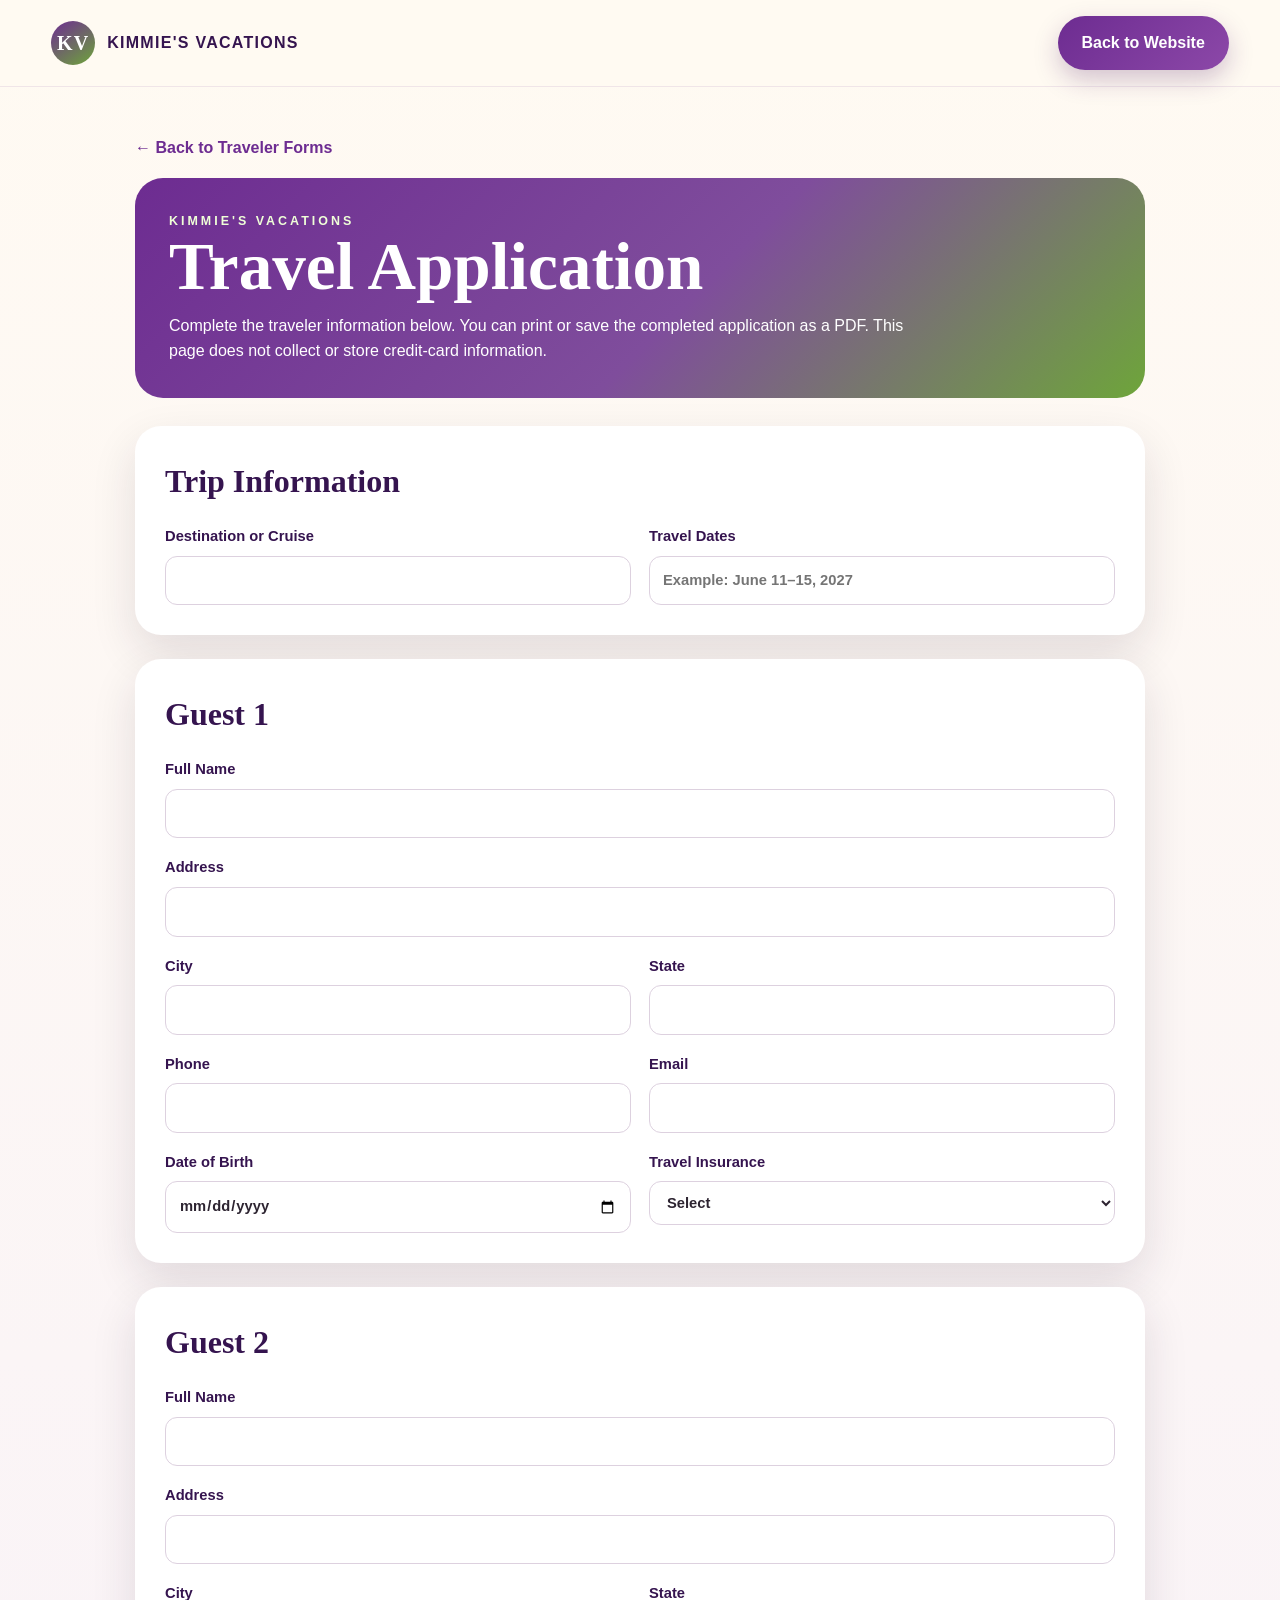
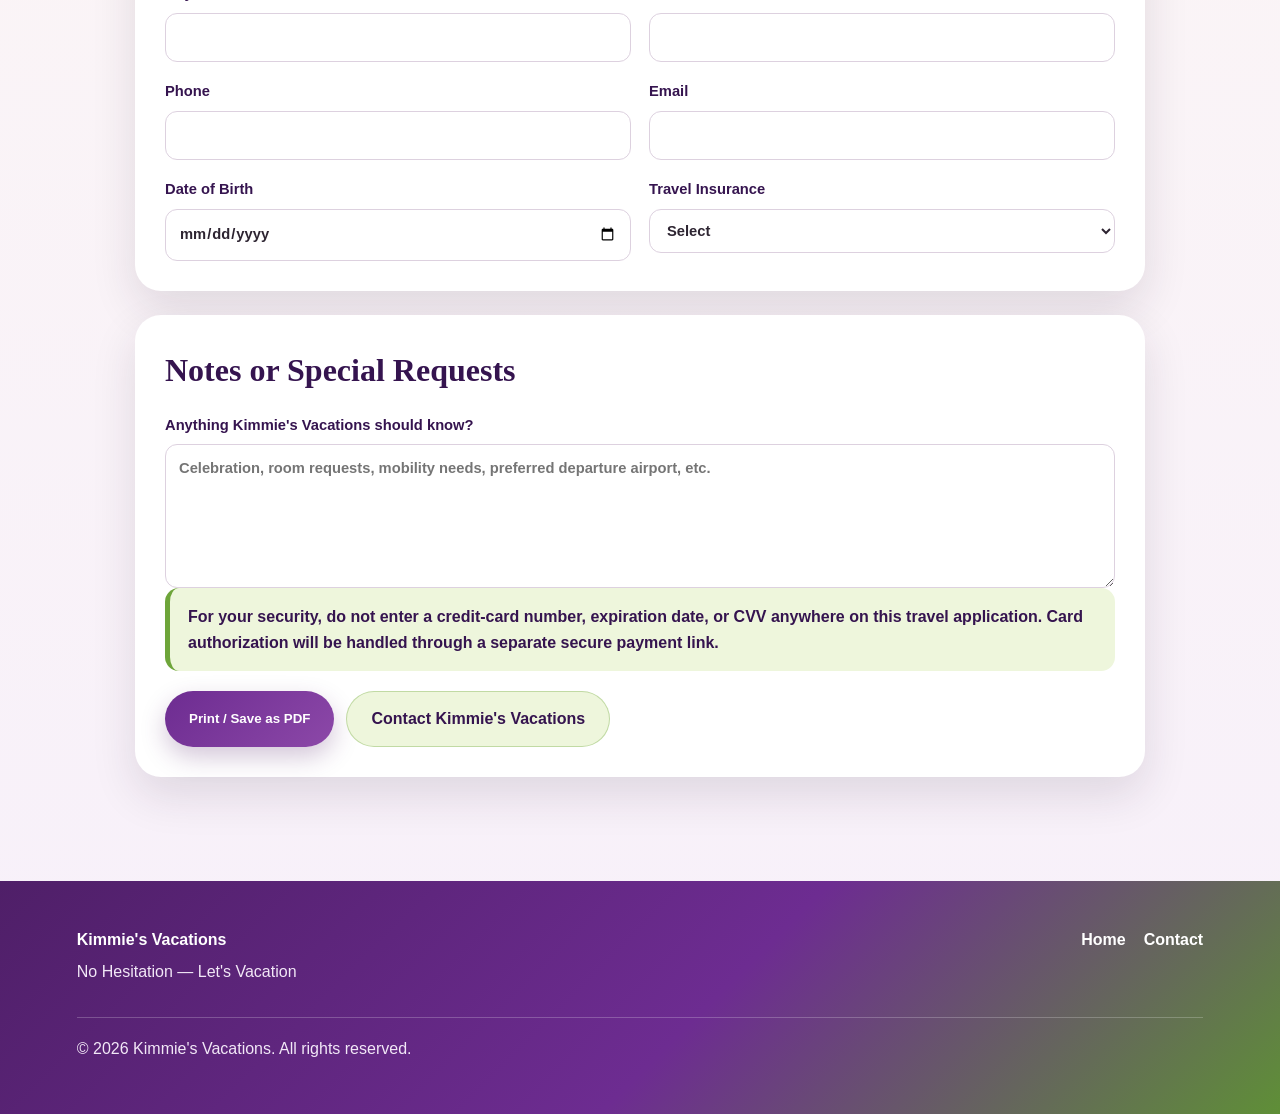
==== travel-application.html @ b424a9d1 "Add online travel application" ====
<!doctype html>
<html lang="en">
<head>
  <meta charset="utf-8">
  <meta name="viewport" content="width=device-width, initial-scale=1">
  <title>Travel Application | Kimmie's Vacations</title>
  <meta name="description" content="Kimmie's Vacations traveler application.">
  <link rel="stylesheet" href="styles.css">
</head>
<body class="application-page">
  <header class="site-header">
    <a class="brand" href="index.html" aria-label="Kimmie's Vacations home">
      <span class="brand-mark">KV</span>
      <span>Kimmie's Vacations</span>
    </a>
    <a class="button primary" href="index.html">Back to Website</a>
  </header>

  <main class="application-shell">
    <a class="back-home" href="index.html#traveler-forms">← Back to Traveler Forms</a>

    <section class="application-intro">
      <p class="eyebrow light">KIMMIE'S VACATIONS</p>
      <h1>Travel Application</h1>
      <p>Complete the traveler information below. You can print or save the completed application as a PDF. This page does not collect or store credit-card information.</p>
    </section>

    <form id="travelApplication">
      <section class="application-card">
        <h2>Trip Information</h2>
        <div class="application-form-grid">
          <label>Destination or Cruise
            <input type="text" name="trip">
          </label>
          <label>Travel Dates
            <input type="text" name="travelDates" placeholder="Example: June 11–15, 2027">
          </label>
        </div>
      </section>

      <section class="application-card">
        <h2>Guest 1</h2>
        <div class="application-form-grid">
          <label class="full">Full Name
            <input type="text" name="guest1Name" required>
          </label>
          <label class="full">Address
            <input type="text" name="guest1Address">
          </label>
          <label>City
            <input type="text" name="guest1City">
          </label>
          <label>State
            <input type="text" name="guest1State">
          </label>
          <label>Phone
            <input type="tel" name="guest1Phone">
          </label>
          <label>Email
            <input type="email" name="guest1Email">
          </label>
          <label>Date of Birth
            <input type="date" name="guest1Dob">
          </label>
          <label>Travel Insurance
            <select name="guest1Insurance">
              <option value="">Select</option>
              <option>Accept</option>
              <option>Decline</option>
            </select>
          </label>
        </div>
      </section>

      <section class="application-card">
        <h2>Guest 2</h2>
        <div class="application-form-grid">
          <label class="full">Full Name
            <input type="text" name="guest2Name">
          </label>
          <label class="full">Address
            <input type="text" name="guest2Address">
          </label>
          <label>City
            <input type="text" name="guest2City">
          </label>
          <label>State
            <input type="text" name="guest2State">
          </label>
          <label>Phone
            <input type="tel" name="guest2Phone">
          </label>
          <label>Email
            <input type="email" name="guest2Email">
          </label>
          <label>Date of Birth
            <input type="date" name="guest2Dob">
          </label>
          <label>Travel Insurance
            <select name="guest2Insurance">
              <option value="">Select</option>
              <option>Accept</option>
              <option>Decline</option>
            </select>
          </label>
        </div>
      </section>

      <section class="application-card">
        <h2>Notes or Special Requests</h2>
        <div class="application-form-grid">
          <label class="full">Anything Kimmie's Vacations should know?
            <textarea name="notes" rows="5" placeholder="Celebration, room requests, mobility needs, preferred departure airport, etc."></textarea>
          </label>
        </div>

        <div class="security-note">
          For your security, do not enter a credit-card number, expiration date, or CVV anywhere on this travel application. Card authorization will be handled through a separate secure payment link.
        </div>

        <div class="application-actions">
          <button class="button primary" type="button" id="printApplication">Print / Save as PDF</button>
          <a class="button soft-button" href="index.html#contact">Contact Kimmie's Vacations</a>
        </div>
      </section>
    </form>
  </main>

  <footer class="footer">
    <div>
      <strong>Kimmie's Vacations</strong>
      <p>No Hesitation — Let's Vacation</p>
    </div>
    <div class="footer-links">
      <a href="index.html">Home</a>
      <a href="index.html#contact">Contact</a>
    </div>
    <p class="copyright">© <span id="year"></span> Kimmie's Vacations. All rights reserved.</p>
  </footer>

  <script src="script.js"></script>
</body>
</html>
---- styles.css ----
:root{
  --purple:#6d2c91;
  --deep-purple:#35144f;
  --green:#6ea53a;
  --lime:#a7cb4b;
  --cream:#fffaf2;
  --ink:#2d2431;
  --muted:#6f6a74;
  --white:#fff;
  --shadow:0 18px 45px rgba(38,21,47,.12);
}
*{box-sizing:border-box}
html{scroll-behavior:smooth}
body{margin:0;font-family:Arial,Helvetica,sans-serif;color:var(--ink);background:var(--cream);line-height:1.6}
a{color:inherit}
.site-header{position:sticky;top:0;z-index:20;display:flex;align-items:center;justify-content:space-between;padding:16px clamp(18px,4vw,56px);background:rgba(255,250,242,.96);backdrop-filter:blur(14px);border-bottom:1px solid rgba(109,44,145,.10)}
.brand{display:flex;align-items:center;gap:12px;text-decoration:none;font-weight:800;text-transform:uppercase;letter-spacing:.08em;color:var(--deep-purple)}
.brand-mark{display:grid;place-items:center;width:44px;height:44px;border-radius:50%;background:linear-gradient(145deg,var(--purple),var(--green));color:white;font-family:Georgia,serif;font-size:1.25rem}
.nav{display:flex;gap:22px;align-items:center}
.nav a{text-decoration:none;font-weight:700;font-size:.94rem;color:var(--deep-purple)}
.nav a:hover{color:var(--purple)}
.menu-toggle{display:none;border:0;background:transparent;font-size:1.6rem;color:var(--deep-purple)}
.hero{min-height:82vh;display:grid;place-items:center;position:relative;overflow:hidden;padding:90px 20px;text-align:center;background:
radial-gradient(circle at 15% 20%,rgba(167,203,75,.45),transparent 28%),
radial-gradient(circle at 85% 20%,rgba(109,44,145,.45),transparent 30%),
linear-gradient(135deg,#1c6c72 0%,#67b6a5 35%,#f1cc77 70%,#7d3b8f 100%)}
.hero:before,.hero:after{content:"";position:absolute;border-radius:50%;filter:blur(2px);opacity:.35}
.hero:before{width:420px;height:420px;left:-100px;bottom:-120px;background:var(--green)}
.hero:after{width:360px;height:360px;right:-70px;top:-80px;background:var(--purple)}
.hero-overlay{position:absolute;inset:0;background:linear-gradient(to bottom,rgba(53,20,79,.08),rgba(53,20,79,.32))}
.hero-content{position:relative;z-index:2;max-width:900px;color:white}
.eyebrow{font-size:.78rem;font-weight:900;letter-spacing:.24em;color:var(--purple);margin:0 0 12px}
.eyebrow.light{color:#efffd8}
.hero h1{font-family:Georgia,serif;font-size:clamp(3rem,8vw,6.4rem);line-height:.98;margin:0 0 22px;text-shadow:0 3px 18px rgba(53,20,79,.22)}
.hero-copy{font-size:clamp(1.08rem,2vw,1.35rem);max-width:740px;margin:0 auto 30px}
.hero-actions{display:flex;flex-wrap:wrap;gap:14px;justify-content:center}
.button{display:inline-block;border:0;border-radius:999px;padding:14px 24px;text-decoration:none;font-weight:800;cursor:pointer;transition:.2s ease}
.button:hover{transform:translateY(-2px)}
.primary{background:linear-gradient(135deg,var(--purple),#8c48a8);color:white;box-shadow:0 10px 24px rgba(82,32,105,.25)}
.secondary{background:rgba(255,255,255,.20);border:1px solid rgba(255,255,255,.55);color:white}
.music-button{margin-top:24px;border:1px solid rgba(255,255,255,.60);background:rgba(109,44,145,.35);color:white;border-radius:999px;padding:11px 18px;font-weight:800;cursor:pointer}
.music-note{font-size:.82rem;opacity:.86}
.section{padding:88px clamp(20px,6vw,90px)}
.section h2{font-family:Georgia,serif;font-size:clamp(2.3rem,5vw,4rem);line-height:1.05;margin:0 0 18px;color:var(--deep-purple)}
.section-lead{max-width:720px;color:var(--muted);font-size:1.08rem;margin-bottom:34px}
.cards{display:grid;gap:24px}
.cards.three{grid-template-columns:repeat(3,minmax(0,1fr))}
.feature-card,.destination-card,.flyer-placeholder,.review-card{background:white;border-radius:24px;padding:28px;box-shadow:var(--shadow);border:1px solid rgba(74,45,77,.06)}
.feature-card{min-height:270px;display:flex;flex-direction:column;justify-content:flex-end;overflow:hidden;position:relative}
.feature-card:before{content:"";position:absolute;width:170px;height:170px;border-radius:50%;top:-55px;right:-45px;opacity:.18}
.tropical-card:before{background:var(--green)} .resort-card:before{background:#ffb654}.group-card:before{background:var(--purple)}
.card-icon{font-size:2.1rem}
.feature-card h3,.destination-card h3,.flyer-placeholder h3{margin:8px 0 6px;font-size:1.35rem;color:var(--deep-purple)}
.feature-card a{margin-top:12px;font-weight:800;color:var(--purple);text-decoration:none}
.dark-section{background:linear-gradient(135deg,#6d2c91 0%,#8f55a6 48%,#6ea53a 100%);color:white}
.dark-section h2{color:white}
.split-section{display:grid;grid-template-columns:1.2fr .8fr;gap:42px;align-items:center}
.action-panel{background:rgba(255,255,255,.16);padding:34px;border-radius:26px;border:1px solid rgba(255,255,255,.25)}
.panel-icon{font-size:2.6rem}
.compact .destination-card{text-align:center}
.destination-card span{font-size:2.2rem}
.accent-section{display:flex;justify-content:space-between;align-items:center;gap:30px;background:linear-gradient(110deg,#eef6dc,#f8eafc)}
.section-heading{max-width:760px}
.flyer-grid{display:grid;grid-template-columns:repeat(3,minmax(0,1fr));gap:24px}
.flyer-art{height:260px;border-radius:18px;display:grid;place-items:center;font-size:4rem;color:white}
.flyer-art.purple{background:linear-gradient(135deg,#6d2c91,#a45cb8)}
.flyer-art.green{background:linear-gradient(135deg,#5d8f36,#a7cb4b)}
.flyer-art.sunset{background:linear-gradient(135deg,#d99a52,#7b3d91)}
.booking-section{text-align:center;background:linear-gradient(120deg,#6ea53a,#8ab75c 46%,#6d2c91);color:white}
.booking-section h2{color:white}
.booking-section p{max-width:700px;margin:0 auto 28px}
.light-button{background:white;color:var(--purple)}
.outline-light{border:1px solid white;color:white}
.review-card{max-width:720px;margin:22px 0}
.stars{color:#e0a52a;font-size:1.4rem;letter-spacing:.15em}
.contact-section{display:grid;grid-template-columns:.8fr 1.2fr;gap:48px;align-items:start}
.quote-form{display:grid;grid-template-columns:1fr 1fr;gap:18px;background:white;padding:30px;border-radius:26px;box-shadow:var(--shadow)}
.quote-form label{display:flex;flex-direction:column;gap:7px;font-weight:800;font-size:.9rem;color:var(--deep-purple)}
.quote-form label:nth-child(6){grid-column:1/-1}
input,textarea{width:100%;border:1px solid #ddd1df;border-radius:12px;padding:12px 13px;font:inherit;background:#fff;color:var(--ink)}
.quote-form .button,.form-message{grid-column:1/-1}
.form-message{margin:0;font-weight:700;color:var(--purple)}
.footer{padding:46px clamp(20px,6vw,90px);background:linear-gradient(135deg,#4f1f68,#6d2c91 55%,#5f8f37);color:white;display:grid;grid-template-columns:1fr auto;gap:20px}
.footer p{margin:.4rem 0;color:#f2e8f7}
.footer-links{display:flex;gap:18px;flex-wrap:wrap}
.footer-links a{text-decoration:none;font-weight:800}
.copyright{grid-column:1/-1;border-top:1px solid rgba(255,255,255,.22);padding-top:18px}
@media(max-width:900px){
  .menu-toggle{display:block}
  .nav{display:none;position:absolute;left:16px;right:16px;top:76px;flex-direction:column;align-items:stretch;background:white;padding:20px;border-radius:18px;box-shadow:var(--shadow)}
  .nav.open{display:flex}
  .cards.three,.flyer-grid,.split-section,.contact-section{grid-template-columns:1fr}
  .accent-section{flex-direction:column;align-items:flex-start}
}
@media(max-width:620px){
  .hero{min-height:74vh}
  .quote-form{grid-template-columns:1fr}
  .quote-form label:nth-child(6),.quote-form .button,.form-message{grid-column:auto}
  .footer{grid-template-columns:1fr}
  .copyright{grid-column:auto}
}
.cards.two{grid-template-columns:repeat(2,minmax(0,1fr))}
.traveler-forms-section{background:linear-gradient(120deg,#fbf7fd,#f2f7e8)}
.form-cards{max-width:980px}
.form-card{background:white;border-radius:24px;padding:32px;box-shadow:var(--shadow);border:1px solid rgba(109,44,145,.08)}
.form-card h3{font-size:1.45rem;color:var(--deep-purple);margin:10px 0 8px}
.form-card-icon{font-size:2.3rem}
.secure-card{border-top:5px solid var(--green)}
.soft-button{background:#eef6dc;color:var(--deep-purple);border:1px solid rgba(110,165,58,.35)}
.application-page{min-height:100vh;background:linear-gradient(180deg,#fffaf2,#f7f0fa)}
.application-shell{max-width:1050px;margin:0 auto;padding:48px 20px 80px}
.application-intro{background:linear-gradient(135deg,#6d2c91,#7f4d9c 55%,#6ea53a);color:white;border-radius:28px;padding:34px;margin-bottom:28px}
.application-intro h1{font-family:Georgia,serif;font-size:clamp(2.4rem,6vw,4.2rem);line-height:1.05;margin:0 0 10px}
.application-intro p{max-width:760px;margin:0}
.application-card{background:white;border-radius:26px;padding:30px;box-shadow:var(--shadow);margin-bottom:24px}
.application-card h2{font-family:Georgia,serif;color:var(--deep-purple);font-size:2rem;margin:0 0 18px}
.application-form-grid{display:grid;grid-template-columns:1fr 1fr;gap:18px}
.application-form-grid label{display:flex;flex-direction:column;gap:7px;font-weight:800;color:var(--deep-purple);font-size:.92rem}
.application-form-grid .full{grid-column:1/-1}
.application-form-grid select{width:100%;border:1px solid #ddd1df;border-radius:12px;padding:12px 13px;font:inherit;background:#fff;color:var(--ink)}
.application-actions{display:flex;flex-wrap:wrap;gap:12px;margin-top:20px}
.security-note{background:#eef6dc;border-left:5px solid var(--green);padding:16px 18px;border-radius:14px;color:var(--deep-purple);font-weight:700}
.back-home{display:inline-flex;align-items:center;gap:8px;margin-bottom:18px;text-decoration:none;color:var(--purple);font-weight:800}
@media(max-width:900px){
  .cards.two{grid-template-columns:1fr}
}
@media(max-width:620px){
  .application-form-grid{grid-template-columns:1fr}
  .application-form-grid .full{grid-column:auto}
}
@media print{
  .site-header,.footer,.application-actions,.back-home{display:none!important}
  .application-shell{padding:0}
  .application-intro{background:white!important;color:var(--ink)!important;border:2px solid #ddd}
  .application-card{box-shadow:none;border:1px solid #ddd}
}
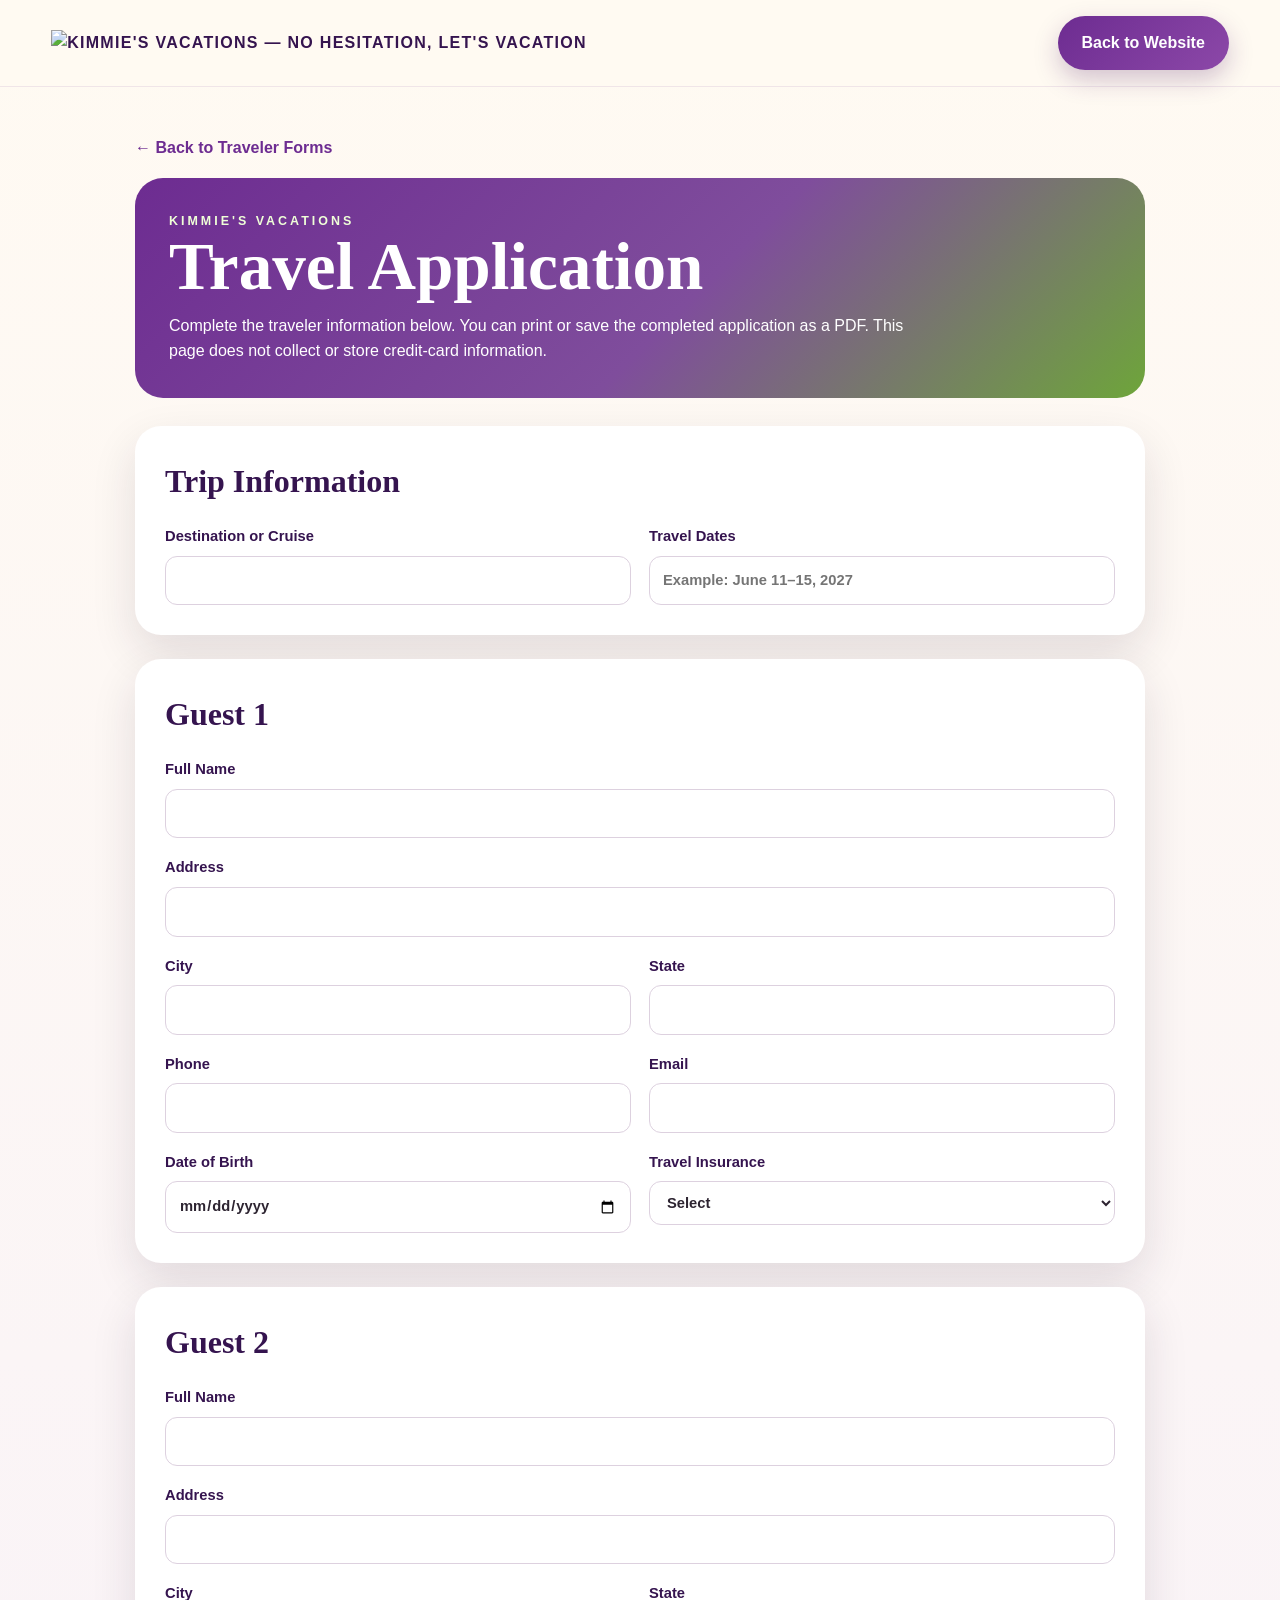
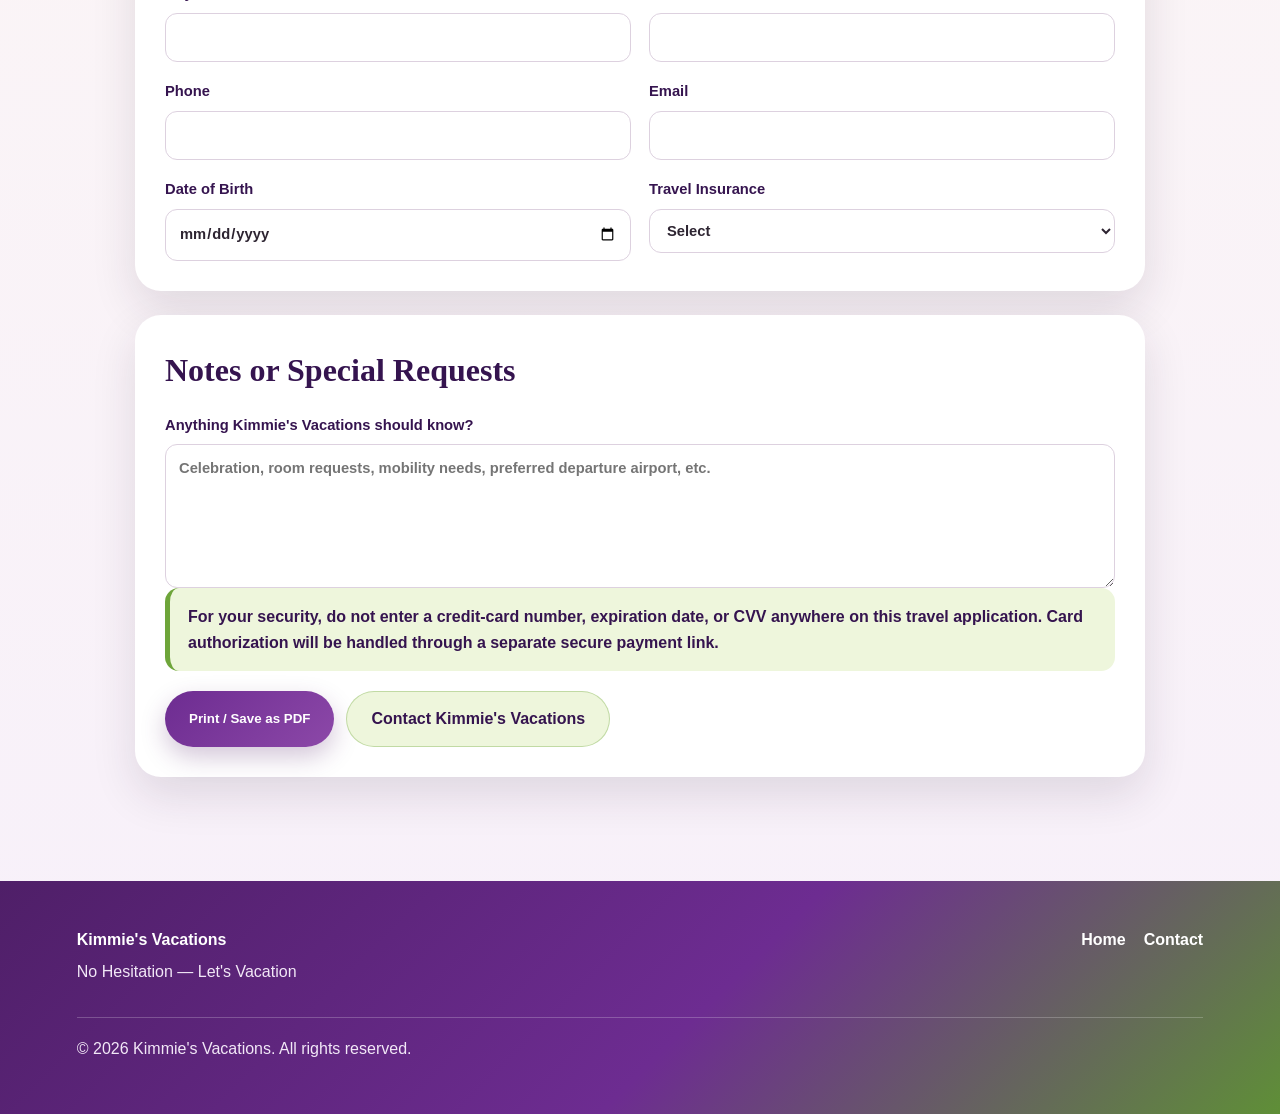
==== commit 2299dbc3: "Use official logo on travel application" ====
--- a/travel-application.html
+++ b/travel-application.html
@@ -10,8 +10,7 @@
 <body class="application-page">
   <header class="site-header">
     <a class="brand" href="index.html" aria-label="Kimmie's Vacations home">
-      <span class="brand-mark">KV</span>
-      <span>Kimmie's Vacations</span>
+      <img class="site-logo" src="kimmies-vacations-logo.jpg" alt="Kimmie's Vacations — No Hesitation, Let's Vacation">
     </a>
     <a class="button primary" href="index.html">Back to Website</a>
   </header>
--- a/styles.css
+++ b/styles.css
@@ -134,3 +134,22 @@
   .application-intro{background:white!important;color:var(--ink)!important;border:2px solid #ddd}
   .application-card{box-shadow:none;border:1px solid #ddd}
 }
+
+.current-trips-grid{grid-template-columns:repeat(2,minmax(0,1fr))}
+.flyer-card{background:white;border-radius:24px;padding:18px;box-shadow:var(--shadow);border:1px solid rgba(109,44,145,.08)}
+.flyer-card a{display:block;border-radius:16px;overflow:hidden;background:#f6f0f7}
+.flyer-card img{display:block;width:100%;height:auto;aspect-ratio:4/5;object-fit:cover;object-position:top}
+.flyer-card h3{margin:16px 0 6px;color:var(--deep-purple);font-size:1.3rem}
+.flyer-card p{margin:0;color:var(--muted)}
+.trip-update{display:inline-block;margin-top:12px;padding:7px 11px;border-radius:999px;background:#eef6dc;color:var(--deep-purple);font-size:.82rem;font-weight:800}
+@media(max-width:760px){.current-trips-grid{grid-template-columns:1fr}}
+
+.booking-link-grid{display:grid;grid-template-columns:1fr 1fr;gap:12px;margin-top:18px}
+.booking-link-grid .button{text-align:center}
+.resort-cta{margin-top:28px;display:flex;align-items:center;justify-content:space-between;gap:24px;background:white;border-radius:22px;padding:24px;box-shadow:var(--shadow);border:1px solid rgba(109,44,145,.08)}
+.resort-cta strong{display:block;color:var(--deep-purple);font-size:1.2rem}
+.resort-cta p{margin:.35rem 0 0;color:var(--muted);max-width:680px}
+@media(max-width:760px){
+  .booking-link-grid{grid-template-columns:1fr}
+  .resort-cta{flex-direction:column;align-items:flex-start}
+}
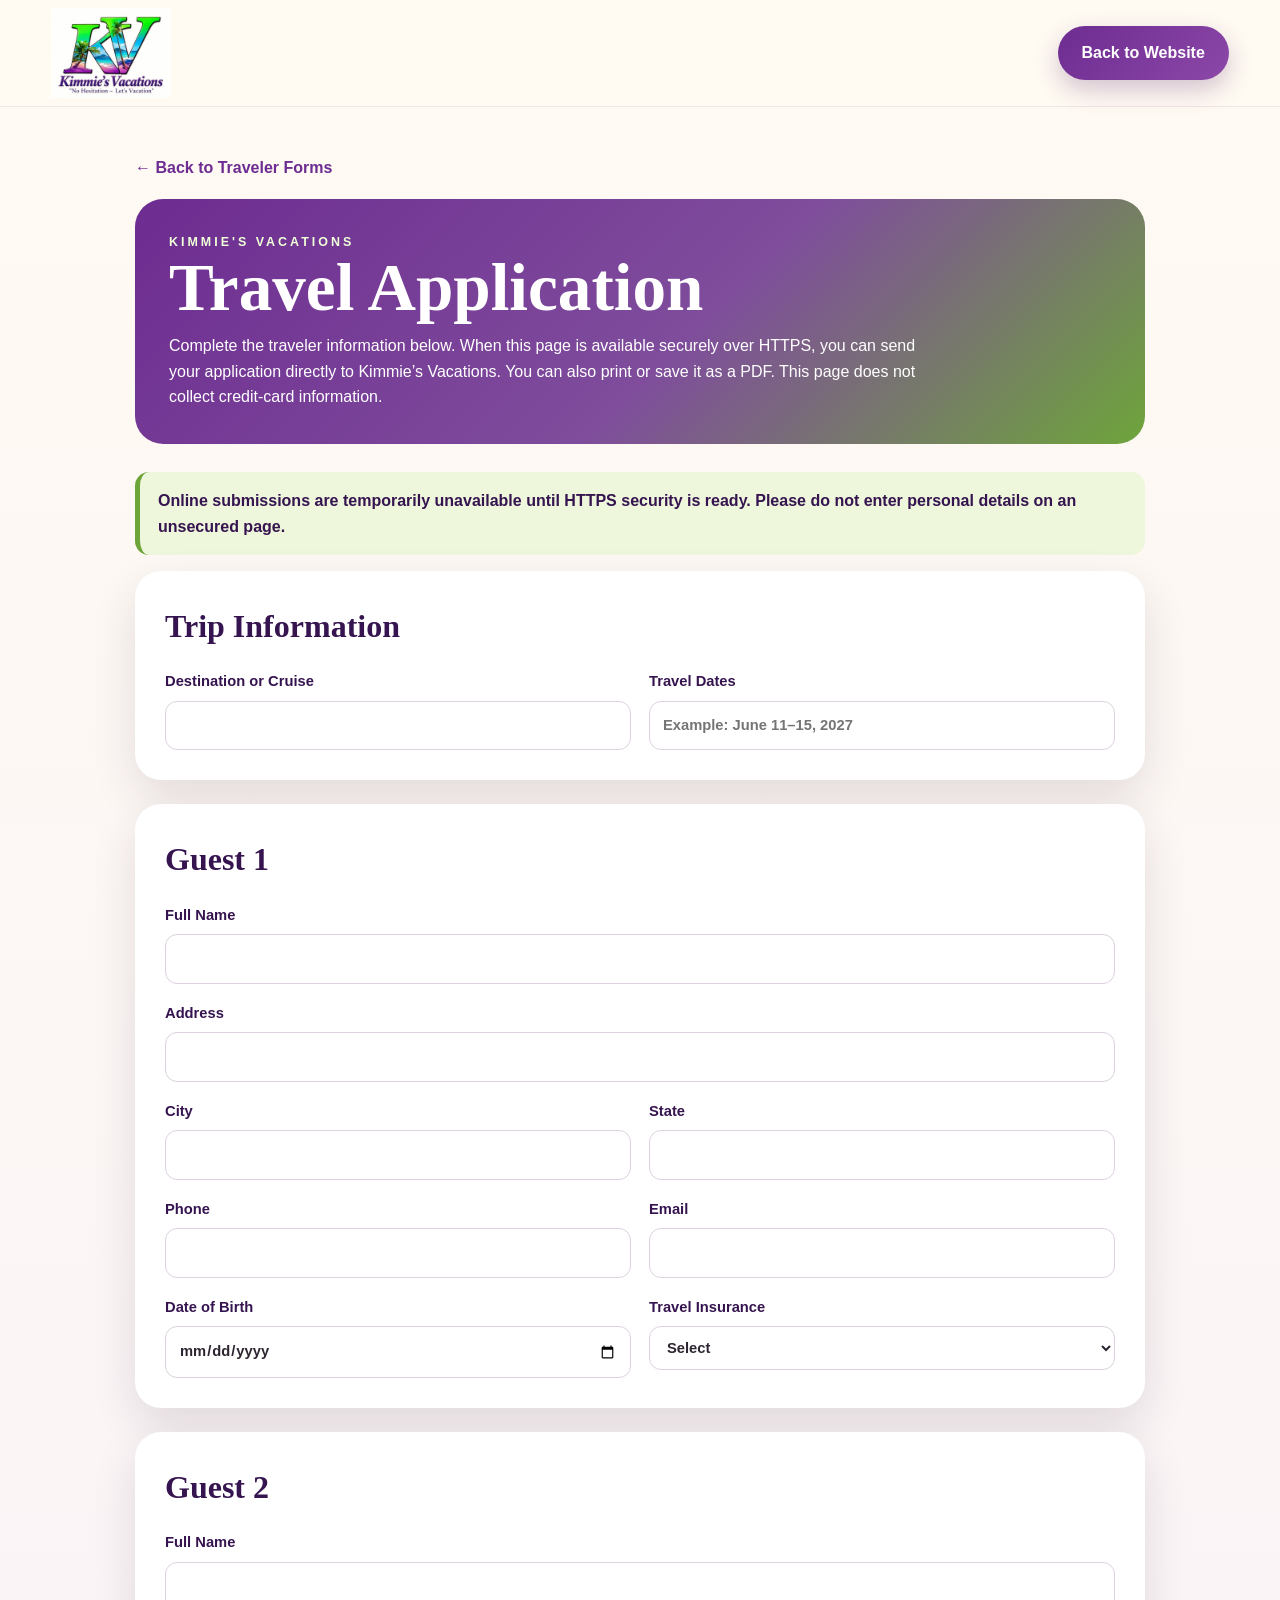
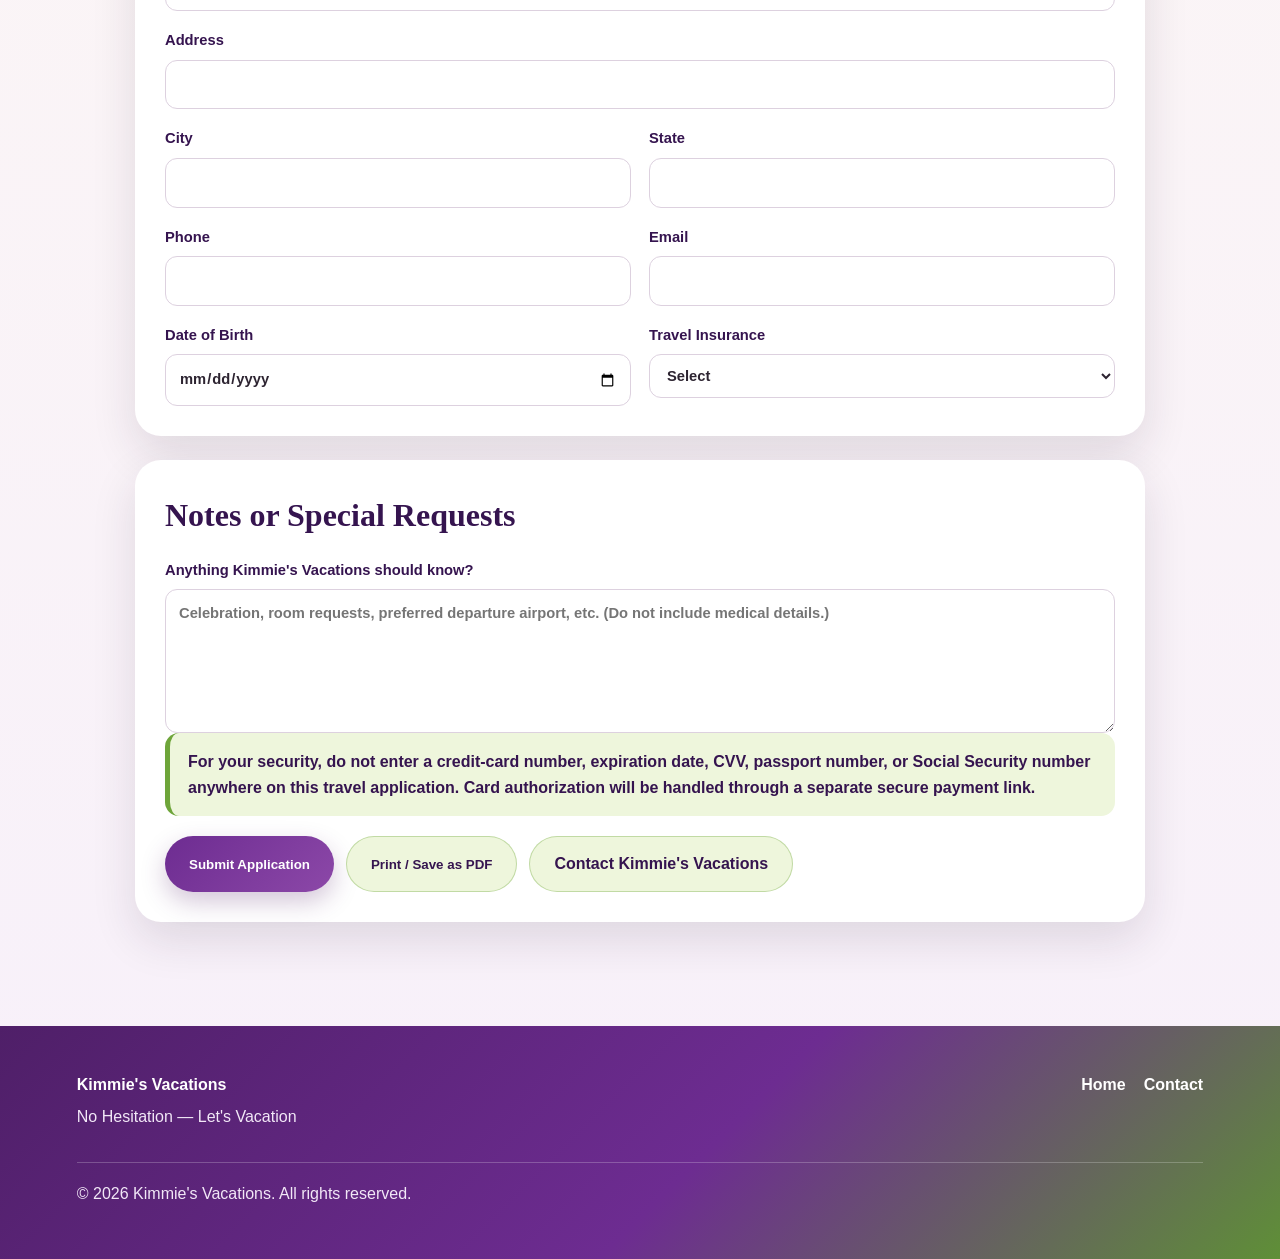
==== commit 4e4309da: "Add HTTPS-gated travel application submission button" ====
--- a/travel-application.html
+++ b/travel-application.html
@@ -21,10 +21,12 @@
     <section class="application-intro">
       <p class="eyebrow light">KIMMIE'S VACATIONS</p>
       <h1>Travel Application</h1>
-      <p>Complete the traveler information below. You can print or save the completed application as a PDF. This page does not collect or store credit-card information.</p>
+      <p>Complete the traveler information below. When this page is available securely over HTTPS, you can send your application directly to Kimmie’s Vacations. You can also print or save it as a PDF. This page does not collect credit-card information.</p>
     </section>
 
-    <form id="travelApplication">
+    <form id="travelApplication" action="https://formspree.io/f/mrpeqlrp" method="POST">
+      <input type="hidden" name="formType" value="Travel Application">
+      <p id="applicationSecurityMessage" class="security-note" role="status">Online submissions are temporarily unavailable until HTTPS security is ready. Please do not enter personal details on an unsecured page.</p>
       <section class="application-card">
         <h2>Trip Information</h2>
         <div class="application-form-grid">
@@ -56,7 +58,7 @@
             <input type="tel" name="guest1Phone">
           </label>
           <label>Email
-            <input type="email" name="guest1Email">
+            <input type="email" name="guest1Email" required>
           </label>
           <label>Date of Birth
             <input type="date" name="guest1Dob">
@@ -109,18 +111,20 @@
         <h2>Notes or Special Requests</h2>
         <div class="application-form-grid">
           <label class="full">Anything Kimmie's Vacations should know?
-            <textarea name="notes" rows="5" placeholder="Celebration, room requests, mobility needs, preferred departure airport, etc."></textarea>
+            <textarea name="notes" rows="5" placeholder="Celebration, room requests, preferred departure airport, etc. (Do not include medical details.)"></textarea>
           </label>
         </div>
 
         <div class="security-note">
-          For your security, do not enter a credit-card number, expiration date, or CVV anywhere on this travel application. Card authorization will be handled through a separate secure payment link.
+          For your security, do not enter a credit-card number, expiration date, CVV, passport number, or Social Security number anywhere on this travel application. Card authorization will be handled through a separate secure payment link.
         </div>
 
         <div class="application-actions">
-          <button class="button primary" type="button" id="printApplication">Print / Save as PDF</button>
+          <button class="button primary" type="submit" id="submitApplication" disabled>Submit Application</button>
+          <button class="button soft-button" type="button" id="printApplication">Print / Save as PDF</button>
           <a class="button soft-button" href="index.html#contact">Contact Kimmie's Vacations</a>
         </div>
+        <p id="applicationFormMessage" class="form-message" role="status" aria-live="polite"></p>
       </section>
     </form>
   </main>
--- a/styles.css
+++ b/styles.css
@@ -153,3 +153,11 @@
   .booking-link-grid{grid-template-columns:1fr}
   .resort-cta{flex-direction:column;align-items:flex-start}
 }
+
+.site-header{padding-top:8px;padding-bottom:8px}
+.brand{min-width:150px}
+.site-logo{display:block;width:150px;height:90px;object-fit:contain;object-position:left center}
+@media(max-width:900px){
+  .site-logo{width:118px;height:72px}
+  .nav{top:88px}
+}
